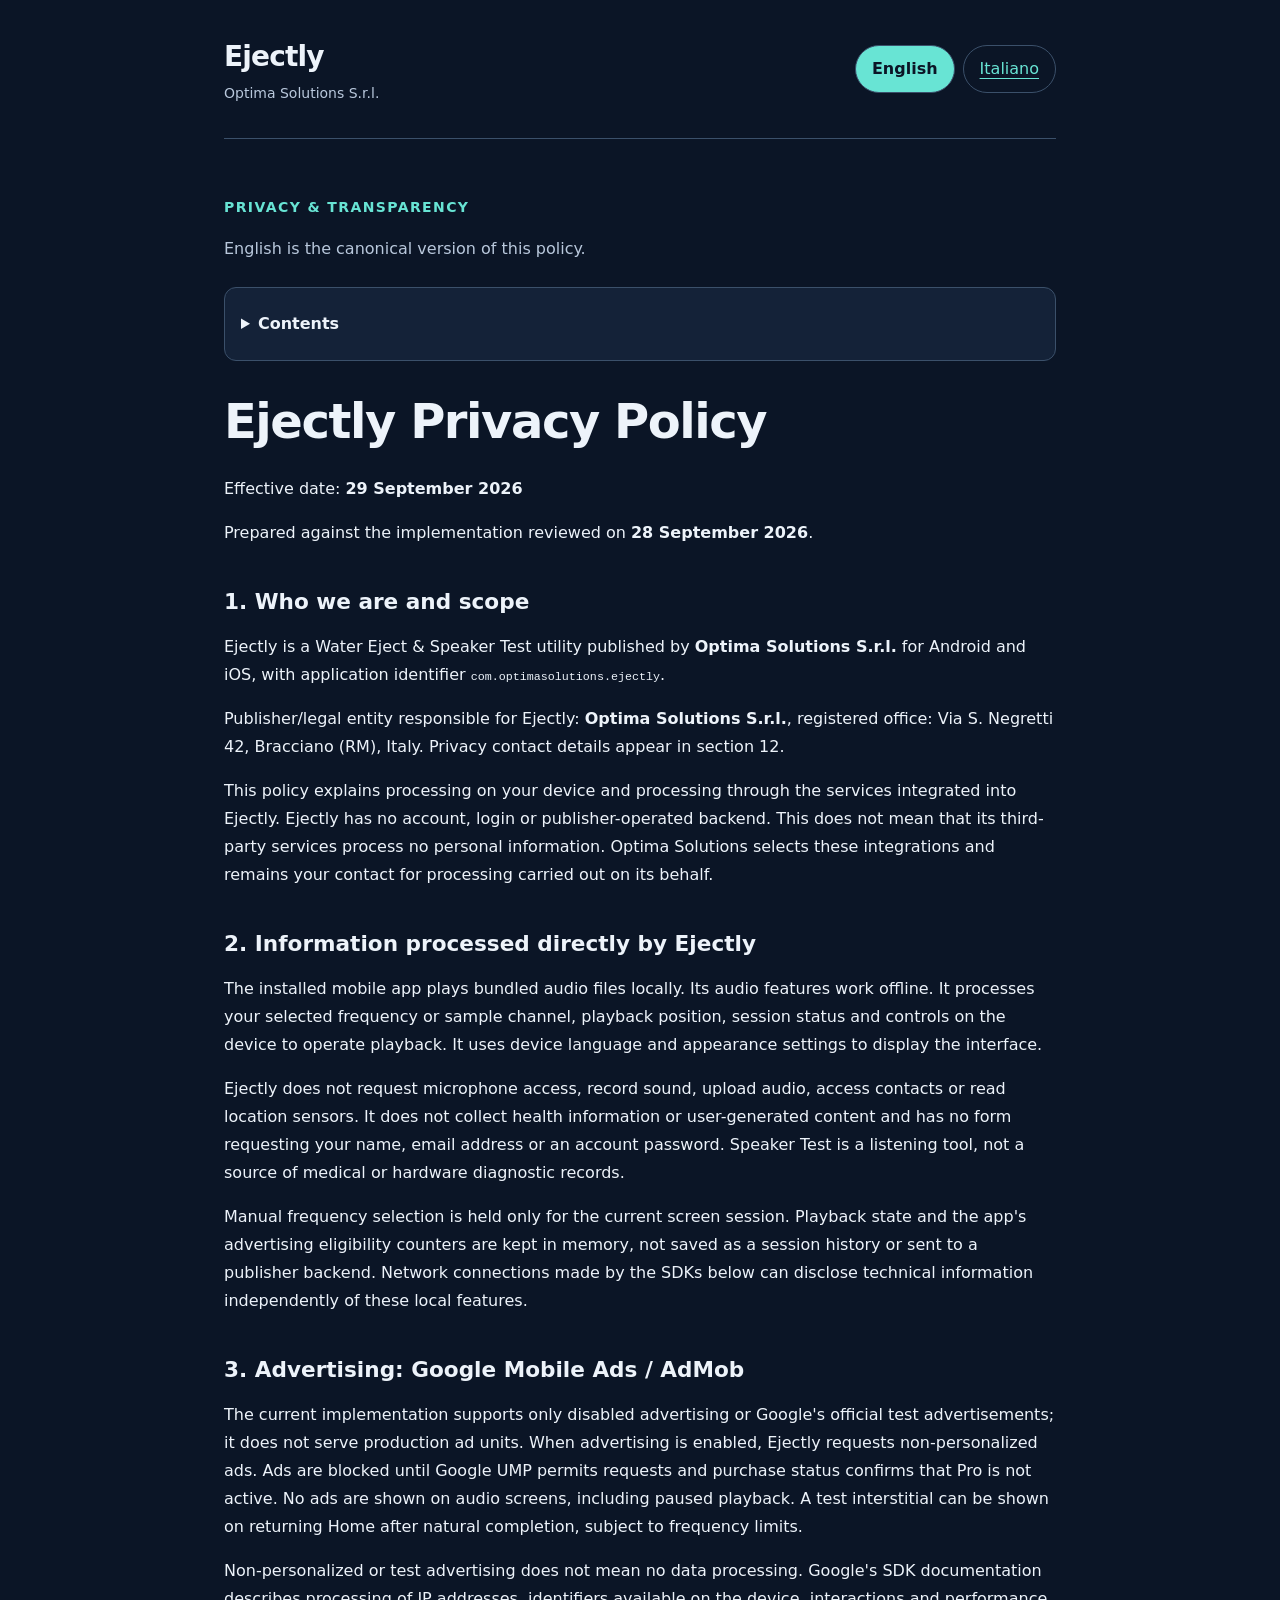
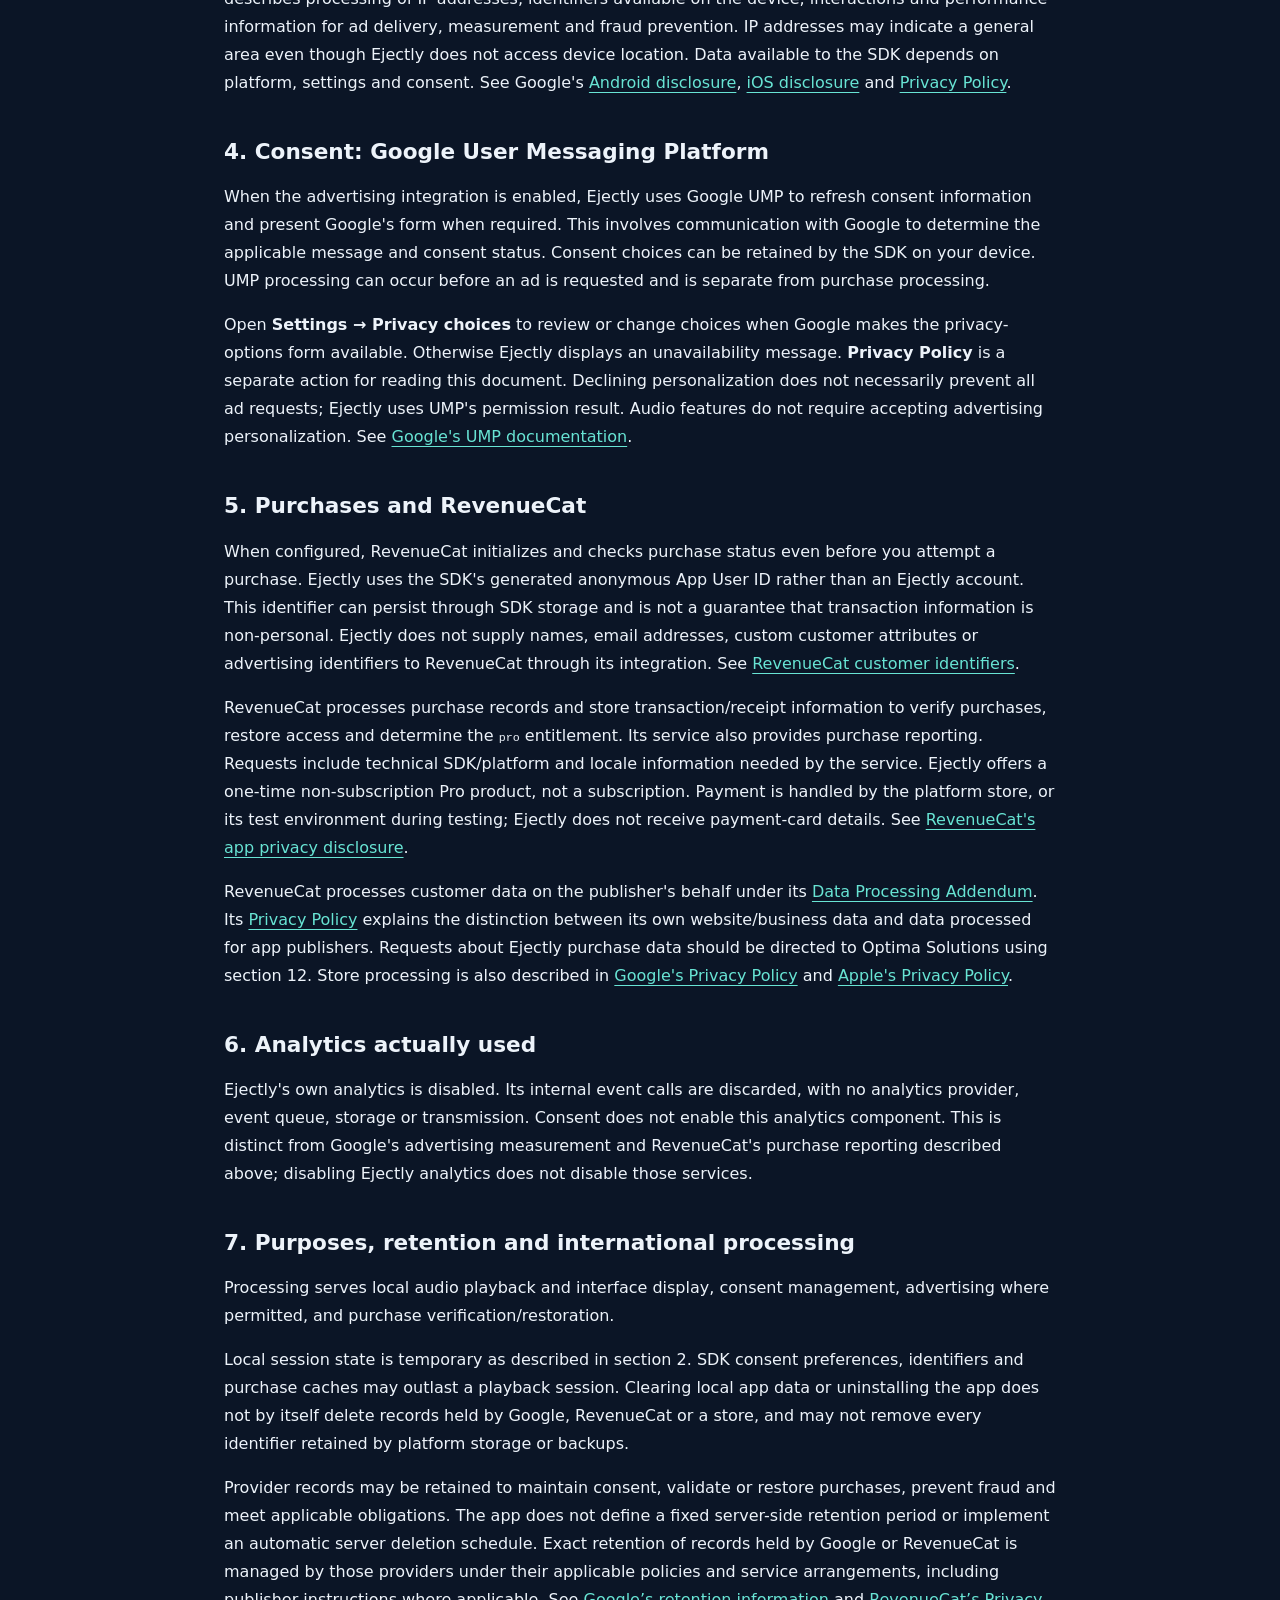
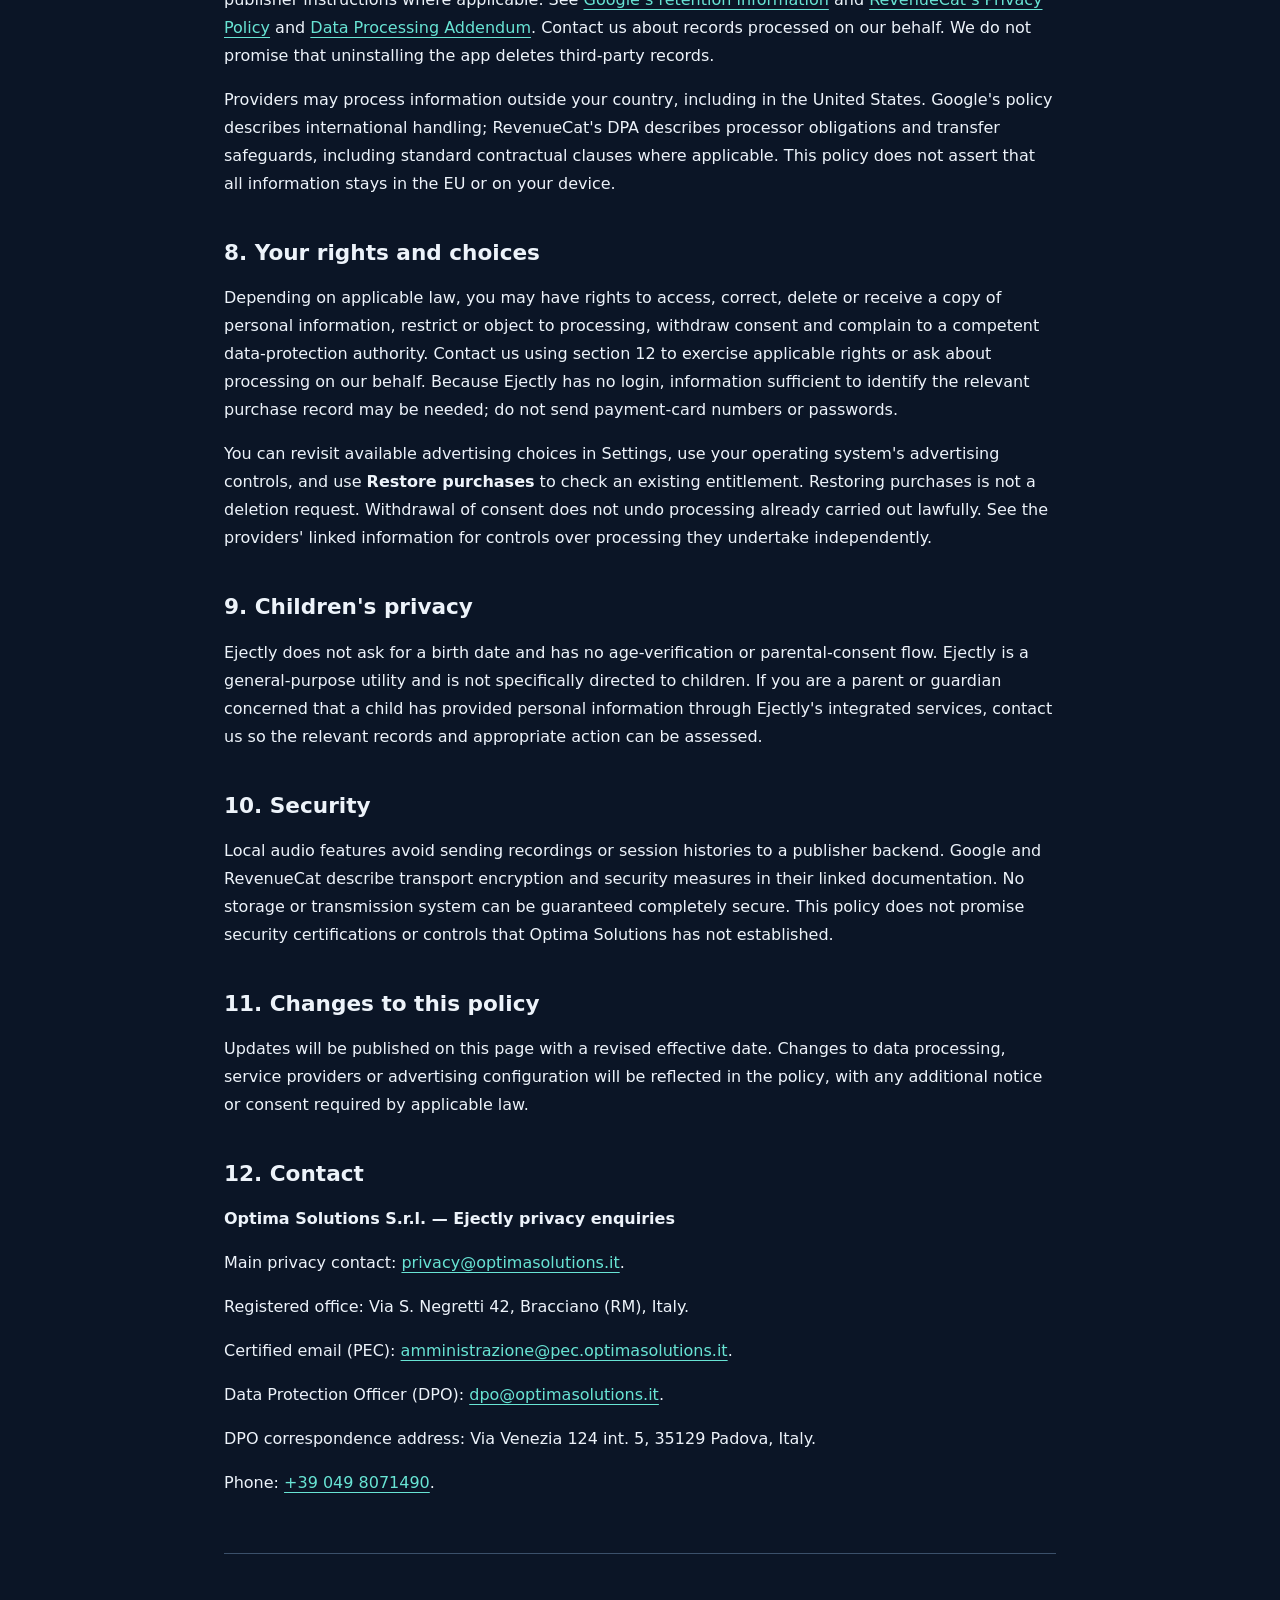
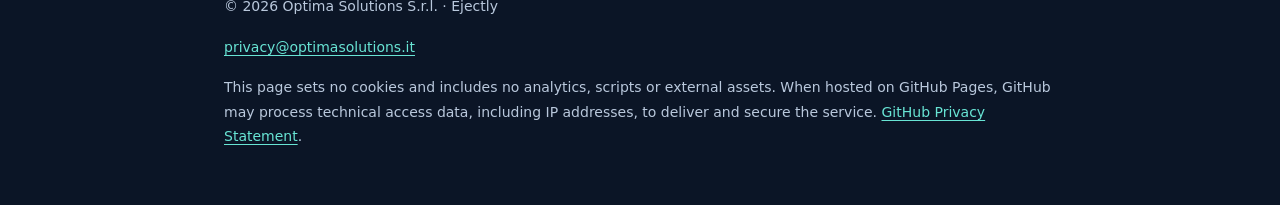
==== index.html @ e719842e "Initial Ejectly privacy policy" ====
<!doctype html>
<html lang="en">
<head>
  <meta charset="utf-8">
  <meta name="viewport" content="width=device-width, initial-scale=1">
  <meta name="referrer" content="no-referrer">
  <meta name="description" content="Ejectly — Privacy Policy. Optima Solutions S.r.l.">
  <title>Privacy Policy · Ejectly</title>
  <link rel="canonical" href="https://simonecampofranco82.github.io/app-001-ejectly/privacy/">
  <link rel="alternate" hreflang="en" href="https://simonecampofranco82.github.io/app-001-ejectly/privacy/">
  <link rel="alternate" hreflang="it" href="https://simonecampofranco82.github.io/app-001-ejectly/privacy/it/">
  <link rel="alternate" hreflang="x-default" href="https://simonecampofranco82.github.io/app-001-ejectly/privacy/">
  <link rel="stylesheet" href="./styles.css">
</head>
<body>
  <a class="skip" href="#policy">Skip to content</a>
  <header>
    <div class="brand">Ejectly<span>Optima Solutions S.r.l.</span></div>
    <nav aria-label="Language">
      <a href="./" lang="en" hreflang="en" aria-current="page">English</a>
      <a href="./it/" lang="it" hreflang="it">Italiano</a>
    </nav>
  </header>
  <main id="policy" tabindex="-1">
    <p class="eyebrow">Privacy & transparency</p>
    <p class="language-note">English is the canonical version of this policy.</p>
    <details><summary>Contents</summary><ol><li><a href="#section-1">1. Who we are and scope</a></li><li><a href="#section-2">2. Information processed directly by Ejectly</a></li><li><a href="#section-3">3. Advertising: Google Mobile Ads / AdMob</a></li><li><a href="#section-4">4. Consent: Google User Messaging Platform</a></li><li><a href="#section-5">5. Purchases and RevenueCat</a></li><li><a href="#section-6">6. Analytics actually used</a></li><li><a href="#section-7">7. Purposes, retention and international processing</a></li><li><a href="#section-8">8. Your rights and choices</a></li><li><a href="#section-9">9. Children's privacy</a></li><li><a href="#section-10">10. Security</a></li><li><a href="#section-11">11. Changes to this policy</a></li><li><a href="#section-12">12. Contact</a></li></ol></details>
    <article><h1>Ejectly Privacy Policy</h1>
<p>Effective date: <strong>29 September 2026</strong></p>
<p>Prepared against the implementation reviewed on <strong>28 September 2026</strong>.</p>
<h2 id="section-1">1. Who we are and scope</h2>
<p>Ejectly is a Water Eject &amp; Speaker Test utility published by <strong>Optima Solutions S.r.l.</strong> for Android and iOS, with application identifier <code>com.optimasolutions.ejectly</code>.</p>
<p>Publisher/legal entity responsible for Ejectly: <strong>Optima Solutions S.r.l.</strong>, registered office: Via S. Negretti 42, Bracciano (RM), Italy. Privacy contact details appear in section 12.</p>
<p>This policy explains processing on your device and processing through the services integrated into Ejectly. Ejectly has no account, login or publisher-operated backend. This does not mean that its third-party services process no personal information. Optima Solutions selects these integrations and remains your contact for processing carried out on its behalf.</p>
<h2 id="section-2">2. Information processed directly by Ejectly</h2>
<p>The installed mobile app plays bundled audio files locally. Its audio features work offline. It processes your selected frequency or sample channel, playback position, session status and controls on the device to operate playback. It uses device language and appearance settings to display the interface.</p>
<p>Ejectly does not request microphone access, record sound, upload audio, access contacts or read location sensors. It does not collect health information or user-generated content and has no form requesting your name, email address or an account password. Speaker Test is a listening tool, not a source of medical or hardware diagnostic records.</p>
<p>Manual frequency selection is held only for the current screen session. Playback state and the app's advertising eligibility counters are kept in memory, not saved as a session history or sent to a publisher backend. Network connections made by the SDKs below can disclose technical information independently of these local features.</p>
<h2 id="section-3">3. Advertising: Google Mobile Ads / AdMob</h2>
<p>The current implementation supports only disabled advertising or Google's official test advertisements; it does not serve production ad units. When advertising is enabled, Ejectly requests non-personalized ads. Ads are blocked until Google UMP permits requests and purchase status confirms that Pro is not active. No ads are shown on audio screens, including paused playback. A test interstitial can be shown on returning Home after natural completion, subject to frequency limits.</p>
<p>Non-personalized or test advertising does not mean no data processing. Google's SDK documentation describes processing of IP addresses, identifiers available on the device, interactions and performance information for ad delivery, measurement and fraud prevention. IP addresses may indicate a general area even though Ejectly does not access device location. Data available to the SDK depends on platform, settings and consent. See Google's <a href="https://developers.google.com/admob/android/privacy/play-data-disclosure">Android disclosure</a>, <a href="https://developers.google.com/admob/ios/privacy/data-disclosure">iOS disclosure</a> and <a href="https://policies.google.com/privacy">Privacy Policy</a>.</p>
<h2 id="section-4">4. Consent: Google User Messaging Platform</h2>
<p>When the advertising integration is enabled, Ejectly uses Google UMP to refresh consent information and present Google's form when required. This involves communication with Google to determine the applicable message and consent status. Consent choices can be retained by the SDK on your device. UMP processing can occur before an ad is requested and is separate from purchase processing.</p>
<p>Open <strong>Settings → Privacy choices</strong> to review or change choices when Google makes the privacy-options form available. Otherwise Ejectly displays an unavailability message. <strong>Privacy Policy</strong> is a separate action for reading this document. Declining personalization does not necessarily prevent all ad requests; Ejectly uses UMP's permission result. Audio features do not require accepting advertising personalization. See <a href="https://developers.google.com/admob/android/privacy">Google's UMP documentation</a>.</p>
<h2 id="section-5">5. Purchases and RevenueCat</h2>
<p>When configured, RevenueCat initializes and checks purchase status even before you attempt a purchase. Ejectly uses the SDK's generated anonymous App User ID rather than an Ejectly account. This identifier can persist through SDK storage and is not a guarantee that transaction information is non-personal. Ejectly does not supply names, email addresses, custom customer attributes or advertising identifiers to RevenueCat through its integration. See <a href="https://www.revenuecat.com/docs/customers/identifying-customers">RevenueCat customer identifiers</a>.</p>
<p>RevenueCat processes purchase records and store transaction/receipt information to verify purchases, restore access and determine the <code>pro</code> entitlement. Its service also provides purchase reporting. Requests include technical SDK/platform and locale information needed by the service. Ejectly offers a one-time non-subscription Pro product, not a subscription. Payment is handled by the platform store, or its test environment during testing; Ejectly does not receive payment-card details. See <a href="https://www.revenuecat.com/docs/platform-resources/apple-platform-resources/apple-app-privacy">RevenueCat's app privacy disclosure</a>.</p>
<p>RevenueCat processes customer data on the publisher's behalf under its <a href="https://www.revenuecat.com/dpa">Data Processing Addendum</a>. Its <a href="https://www.revenuecat.com/privacy">Privacy Policy</a> explains the distinction between its own website/business data and data processed for app publishers. Requests about Ejectly purchase data should be directed to Optima Solutions using section 12. Store processing is also described in <a href="https://policies.google.com/privacy">Google's Privacy Policy</a> and <a href="https://www.apple.com/legal/privacy/">Apple's Privacy Policy</a>.</p>
<h2 id="section-6">6. Analytics actually used</h2>
<p>Ejectly's own analytics is disabled. Its internal event calls are discarded, with no analytics provider, event queue, storage or transmission. Consent does not enable this analytics component. This is distinct from Google's advertising measurement and RevenueCat's purchase reporting described above; disabling Ejectly analytics does not disable those services.</p>
<h2 id="section-7">7. Purposes, retention and international processing</h2>
<p>Processing serves local audio playback and interface display, consent management, advertising where permitted, and purchase verification/restoration.</p>
<p>Local session state is temporary as described in section 2. SDK consent preferences, identifiers and purchase caches may outlast a playback session. Clearing local app data or uninstalling the app does not by itself delete records held by Google, RevenueCat or a store, and may not remove every identifier retained by platform storage or backups.</p>
<p>Provider records may be retained to maintain consent, validate or restore purchases, prevent fraud and meet applicable obligations. The app does not define a fixed server-side retention period or implement an automatic server deletion schedule. Exact retention of records held by Google or RevenueCat is managed by those providers under their applicable policies and service arrangements, including publisher instructions where applicable. See <a href="https://policies.google.com/technologies/retention">Google’s retention information</a> and <a href="https://www.revenuecat.com/privacy">RevenueCat’s Privacy Policy</a> and <a href="https://www.revenuecat.com/dpa">Data Processing Addendum</a>. Contact us about records processed on our behalf. We do not promise that uninstalling the app deletes third-party records.</p>
<p>Providers may process information outside your country, including in the United States. Google's policy describes international handling; RevenueCat's DPA describes processor obligations and transfer safeguards, including standard contractual clauses where applicable. This policy does not assert that all information stays in the EU or on your device.</p>
<h2 id="section-8">8. Your rights and choices</h2>
<p>Depending on applicable law, you may have rights to access, correct, delete or receive a copy of personal information, restrict or object to processing, withdraw consent and complain to a competent data-protection authority. Contact us using section 12 to exercise applicable rights or ask about processing on our behalf. Because Ejectly has no login, information sufficient to identify the relevant purchase record may be needed; do not send payment-card numbers or passwords.</p>
<p>You can revisit available advertising choices in Settings, use your operating system's advertising controls, and use <strong>Restore purchases</strong> to check an existing entitlement. Restoring purchases is not a deletion request. Withdrawal of consent does not undo processing already carried out lawfully. See the providers' linked information for controls over processing they undertake independently.</p>
<h2 id="section-9">9. Children's privacy</h2>
<p>Ejectly does not ask for a birth date and has no age-verification or parental-consent flow. Ejectly is a general-purpose utility and is not specifically directed to children. If you are a parent or guardian concerned that a child has provided personal information through Ejectly's integrated services, contact us so the relevant records and appropriate action can be assessed.</p>
<h2 id="section-10">10. Security</h2>
<p>Local audio features avoid sending recordings or session histories to a publisher backend. Google and RevenueCat describe transport encryption and security measures in their linked documentation. No storage or transmission system can be guaranteed completely secure. This policy does not promise security certifications or controls that Optima Solutions has not established.</p>
<h2 id="section-11">11. Changes to this policy</h2>
<p>Updates will be published on this page with a revised effective date. Changes to data processing, service providers or advertising configuration will be reflected in the policy, with any additional notice or consent required by applicable law.</p>
<h2 id="section-12">12. Contact</h2>
<p><strong>Optima Solutions S.r.l. — Ejectly privacy enquiries</strong></p>
<p>Main privacy contact: <a href="mailto:privacy@optimasolutions.it">privacy@optimasolutions.it</a>.</p>
<p>Registered office: Via S. Negretti 42, Bracciano (RM), Italy.</p>
<p>Certified email (PEC): <a href="mailto:amministrazione@pec.optimasolutions.it">amministrazione@pec.optimasolutions.it</a>.</p>
<p>Data Protection Officer (DPO): <a href="mailto:dpo@optimasolutions.it">dpo@optimasolutions.it</a>.</p>
<p>DPO correspondence address: Via Venezia 124 int. 5, 35129 Padova, Italy.</p>
<p>Phone: <a href="tel:+390498071490">+39 049 8071490</a>.</p></article>
  </main>
  <footer>
    <p>© 2026 Optima Solutions S.r.l. · Ejectly</p>
    <p><a href="mailto:privacy@optimasolutions.it">privacy@optimasolutions.it</a></p>
    <p>This page sets no cookies and includes no analytics, scripts or external assets. When hosted on GitHub Pages, GitHub may process technical access data, including IP addresses, to deliver and secure the service. <a href="https://docs.github.com/en/site-policy/privacy-policies/github-general-privacy-statement">GitHub Privacy Statement</a>.</p>
  </footer>
</body>
</html>
---- styles.css ----
:root { color-scheme: dark; --bg: #0b1526; --surface: #142238; --text: #edf3fa; --muted: #b9c8dc; --accent: #68e4d4; --border: #3b506a; }
* { box-sizing: border-box; }
html { font: 100%/1.75 system-ui, -apple-system, BlinkMacSystemFont, "Segoe UI", sans-serif; }
body { margin: 0; background: var(--bg); color: var(--text); }
header, main, footer { width: min(100% - 2rem, 52rem); margin-inline: auto; }
header { padding-block: 2rem; display: flex; flex-wrap: wrap; align-items: center; justify-content: space-between; gap: 1.5rem; border-bottom: 1px solid var(--border); }
.brand { font-size: 1.75rem; font-weight: 750; letter-spacing: -.03em; }
.brand span { display: block; font-size: .875rem; color: var(--muted); font-weight: 400; letter-spacing: normal; }
nav { display: flex; flex-wrap: wrap; gap: .5rem; }
nav a { display: inline-flex; align-items: center; min-height: 3rem; padding: .5rem 1rem; border: 1px solid var(--border); border-radius: 999px; }
nav a[aria-current] { background: var(--accent); color: var(--bg); font-weight: 700; text-decoration: none; }
a { color: var(--accent); text-underline-offset: .22em; overflow-wrap: anywhere; }
a:hover { text-decoration-thickness: .15em; }
:focus-visible { outline: 3px solid var(--accent); outline-offset: 5px; }
main { padding-block: 2.5rem; }
.eyebrow { color: var(--accent); font-size: .875rem; font-weight: 700; letter-spacing: .1em; text-transform: uppercase; }
.language-note { color: var(--muted); }
h1 { font-size: clamp(2rem, 6vw, 3rem); line-height: 1.2; letter-spacing: -.03em; margin-block: 2rem 1.5rem; }
h2 { font-size: 1.35rem; line-height: 1.4; margin-block: 2.5rem 1rem; scroll-margin-top: 1rem; }
p { margin-block: 1rem; overflow-wrap: anywhere; }
code { font-size: .9em; overflow-wrap: anywhere; }
details { margin-block: 1.5rem; padding: .75rem 1rem; border: 1px solid var(--border); border-radius: .75rem; background: var(--surface); }
summary { cursor: pointer; min-height: 3rem; padding-block: .6rem; font-weight: 650; }
ol { list-style: none; padding: 0; }
li a { display: block; padding-block: .5rem; min-height: 3rem; }
footer { border-top: 1px solid var(--border); padding-block: 1.5rem 2.5rem; color: var(--muted); font-size: .875rem; }
.skip { position: absolute; left: 1rem; top: -10rem; padding: .75rem; background: var(--bg); }
.skip:focus { top: 1rem; }
@media print { :root { --bg: #fff; --text: #111; --muted: #333; --accent: #125c55; --border: #aaa; } header nav, details, .skip { display: none; } header, main, footer { width: 100%; } }
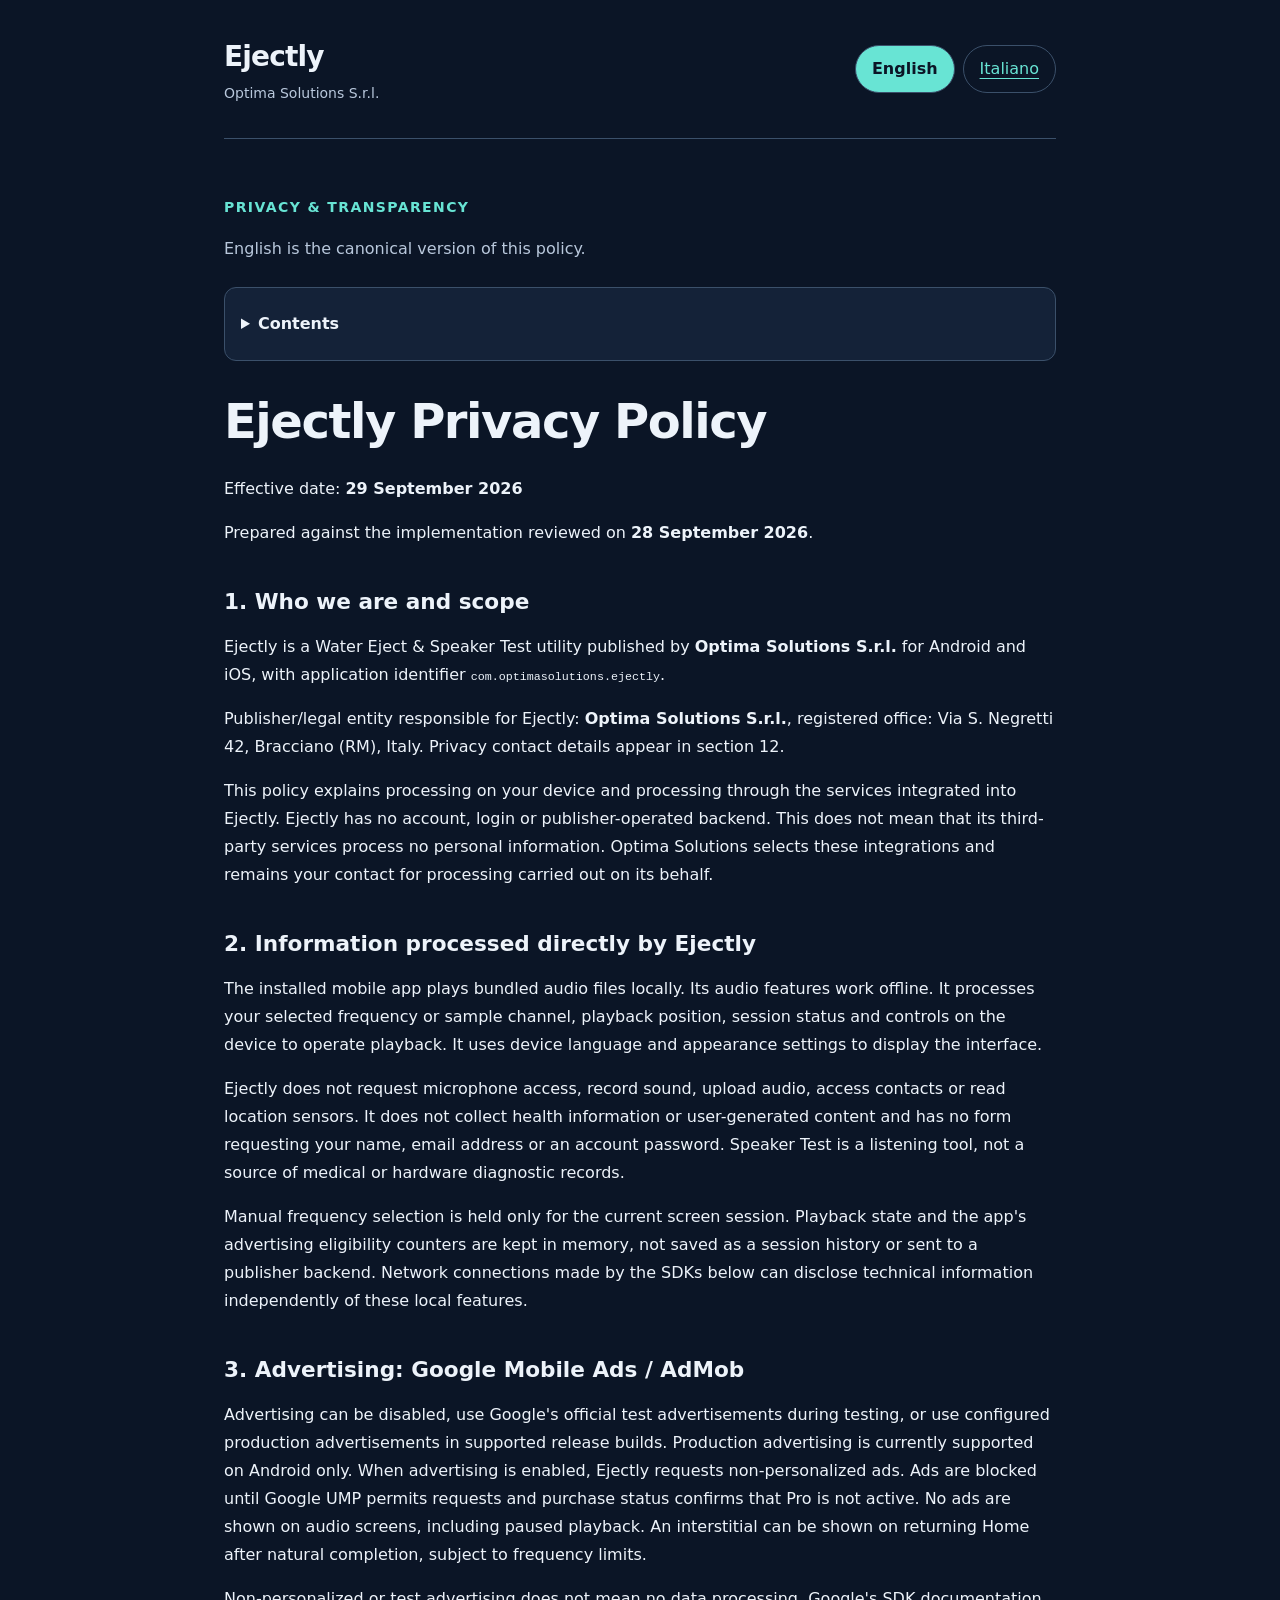
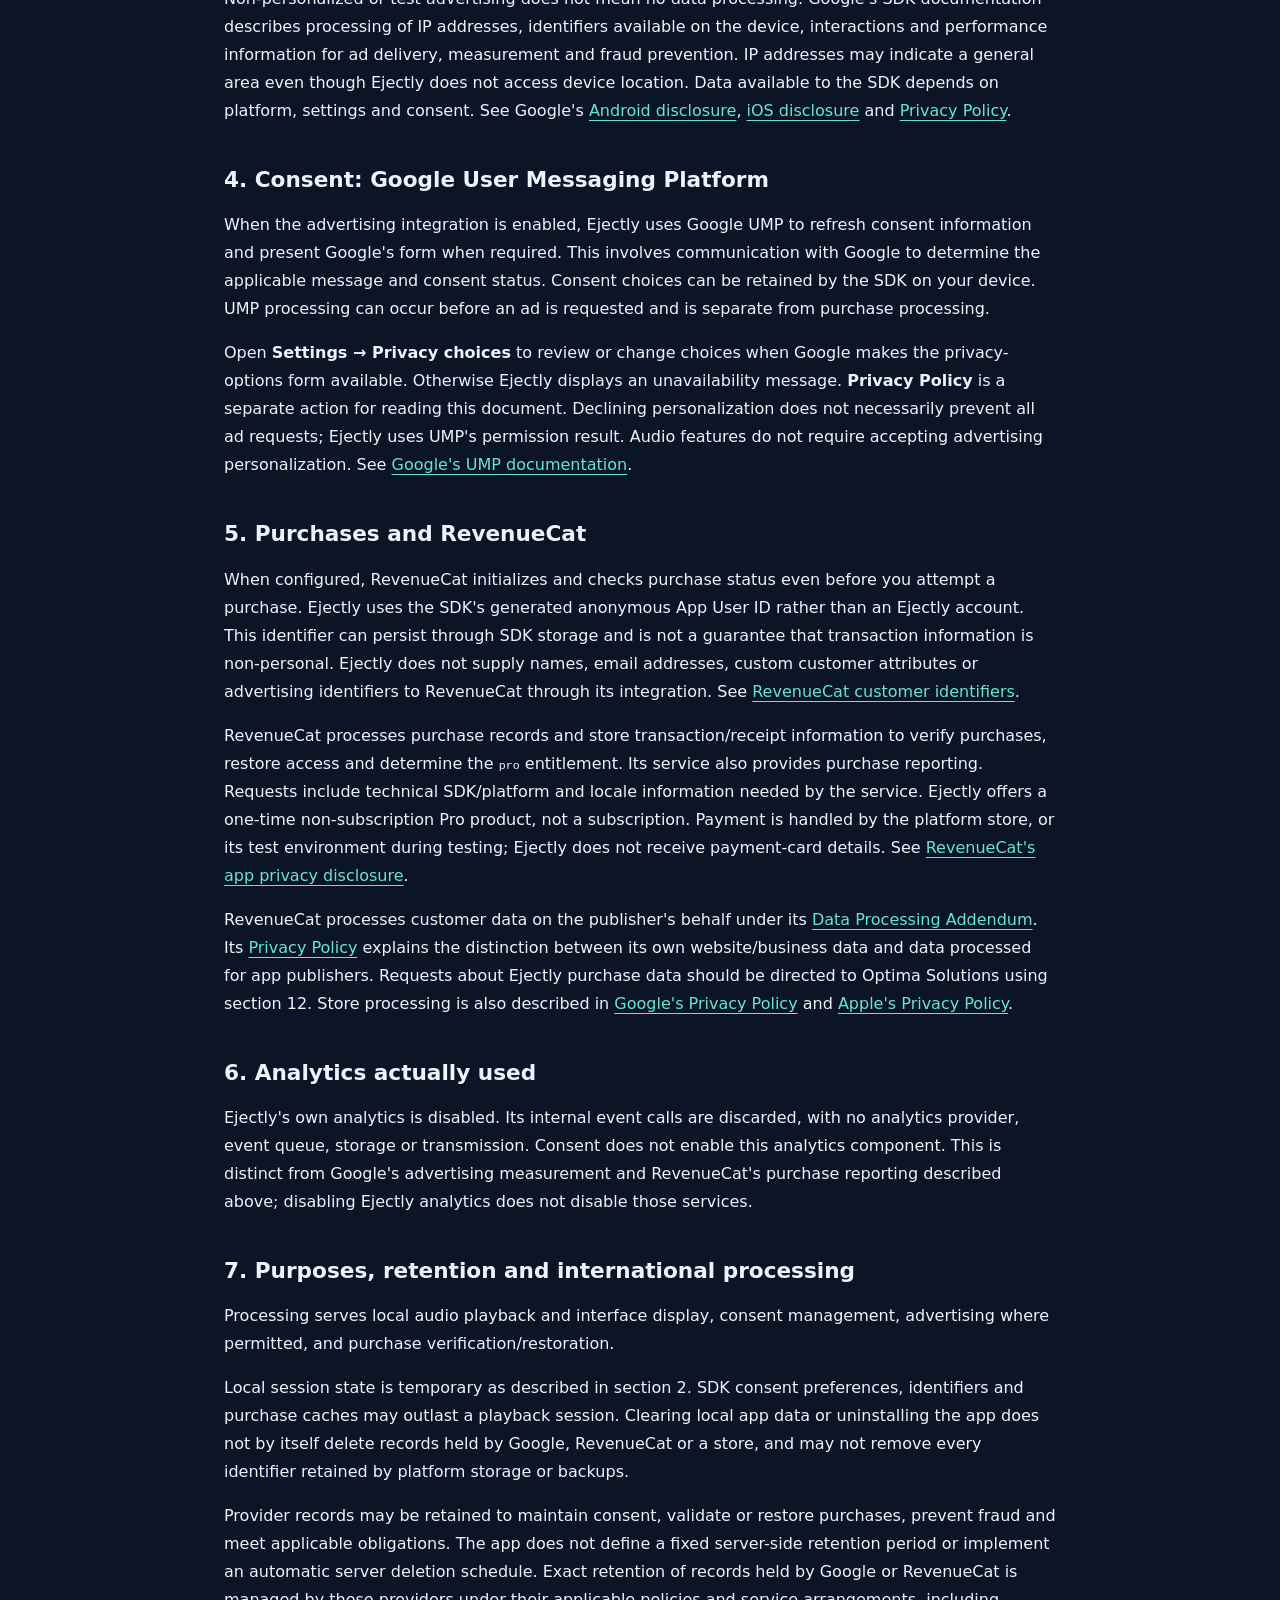
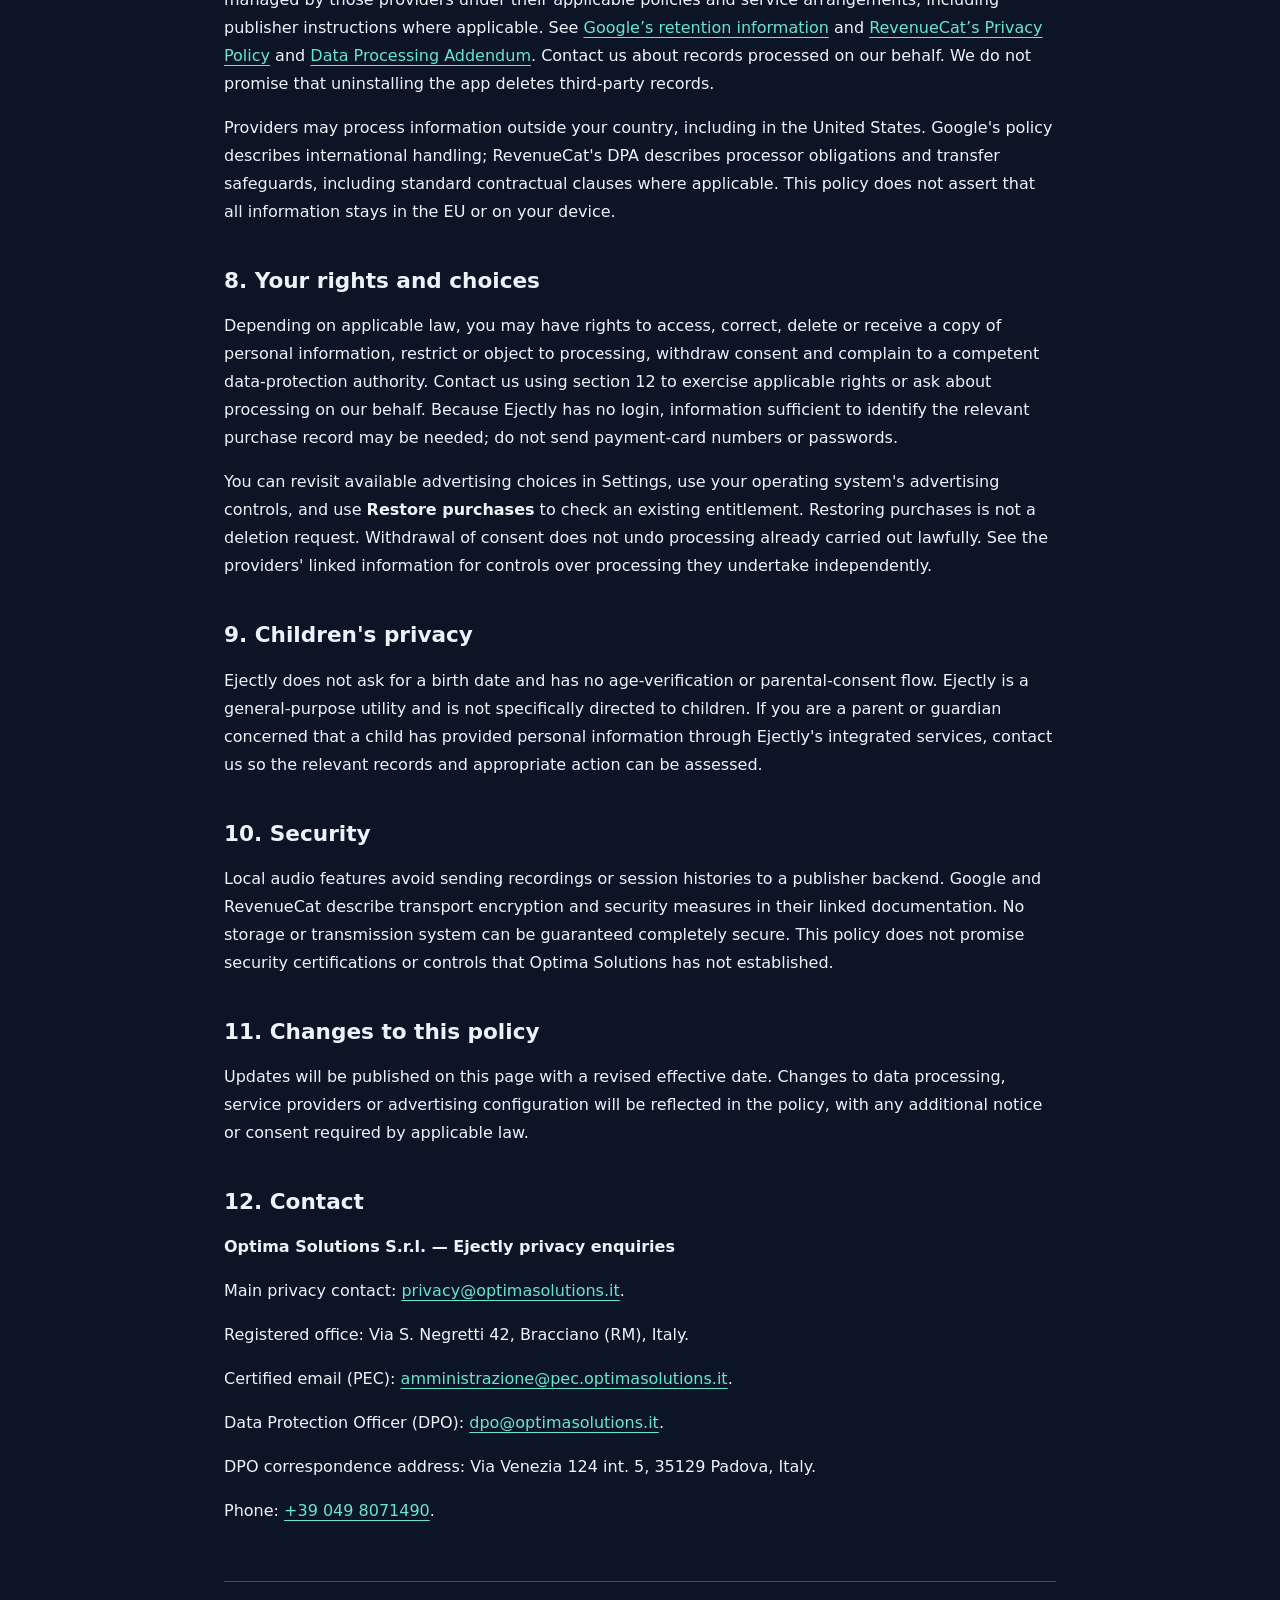
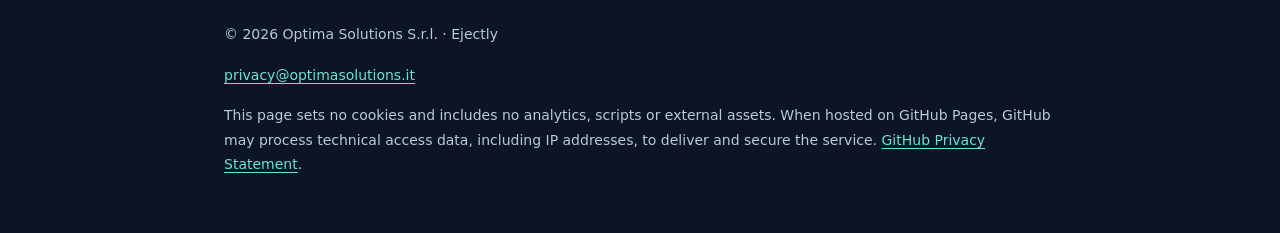
==== commit b9e06ccb: "docs: sync privacy policy with Android production advertising" ====
--- a/index.html
+++ b/index.html
@@ -6,10 +6,10 @@
   <meta name="referrer" content="no-referrer">
   <meta name="description" content="Ejectly — Privacy Policy. Optima Solutions S.r.l.">
   <title>Privacy Policy · Ejectly</title>
-  <link rel="canonical" href="https://simonecampofranco82.github.io/app-001-ejectly/privacy/">
-  <link rel="alternate" hreflang="en" href="https://simonecampofranco82.github.io/app-001-ejectly/privacy/">
-  <link rel="alternate" hreflang="it" href="https://simonecampofranco82.github.io/app-001-ejectly/privacy/it/">
-  <link rel="alternate" hreflang="x-default" href="https://simonecampofranco82.github.io/app-001-ejectly/privacy/">
+  <link rel="canonical" href="https://simonecampofranco82.github.io/ejectly-privacy/">
+  <link rel="alternate" hreflang="en" href="https://simonecampofranco82.github.io/ejectly-privacy/">
+  <link rel="alternate" hreflang="it" href="https://simonecampofranco82.github.io/ejectly-privacy/it/">
+  <link rel="alternate" hreflang="x-default" href="https://simonecampofranco82.github.io/ejectly-privacy/">
   <link rel="stylesheet" href="./styles.css">
 </head>
 <body>
@@ -37,7 +37,7 @@
 <p>Ejectly does not request microphone access, record sound, upload audio, access contacts or read location sensors. It does not collect health information or user-generated content and has no form requesting your name, email address or an account password. Speaker Test is a listening tool, not a source of medical or hardware diagnostic records.</p>
 <p>Manual frequency selection is held only for the current screen session. Playback state and the app's advertising eligibility counters are kept in memory, not saved as a session history or sent to a publisher backend. Network connections made by the SDKs below can disclose technical information independently of these local features.</p>
 <h2 id="section-3">3. Advertising: Google Mobile Ads / AdMob</h2>
-<p>The current implementation supports only disabled advertising or Google's official test advertisements; it does not serve production ad units. When advertising is enabled, Ejectly requests non-personalized ads. Ads are blocked until Google UMP permits requests and purchase status confirms that Pro is not active. No ads are shown on audio screens, including paused playback. A test interstitial can be shown on returning Home after natural completion, subject to frequency limits.</p>
+<p>Advertising can be disabled, use Google's official test advertisements during testing, or use configured production advertisements in supported release builds. Production advertising is currently supported on Android only. When advertising is enabled, Ejectly requests non-personalized ads. Ads are blocked until Google UMP permits requests and purchase status confirms that Pro is not active. No ads are shown on audio screens, including paused playback. An interstitial can be shown on returning Home after natural completion, subject to frequency limits.</p>
 <p>Non-personalized or test advertising does not mean no data processing. Google's SDK documentation describes processing of IP addresses, identifiers available on the device, interactions and performance information for ad delivery, measurement and fraud prevention. IP addresses may indicate a general area even though Ejectly does not access device location. Data available to the SDK depends on platform, settings and consent. See Google's <a href="https://developers.google.com/admob/android/privacy/play-data-disclosure">Android disclosure</a>, <a href="https://developers.google.com/admob/ios/privacy/data-disclosure">iOS disclosure</a> and <a href="https://policies.google.com/privacy">Privacy Policy</a>.</p>
 <h2 id="section-4">4. Consent: Google User Messaging Platform</h2>
 <p>When the advertising integration is enabled, Ejectly uses Google UMP to refresh consent information and present Google's form when required. This involves communication with Google to determine the applicable message and consent status. Consent choices can be retained by the SDK on your device. UMP processing can occur before an ad is requested and is separate from purchase processing.</p>
